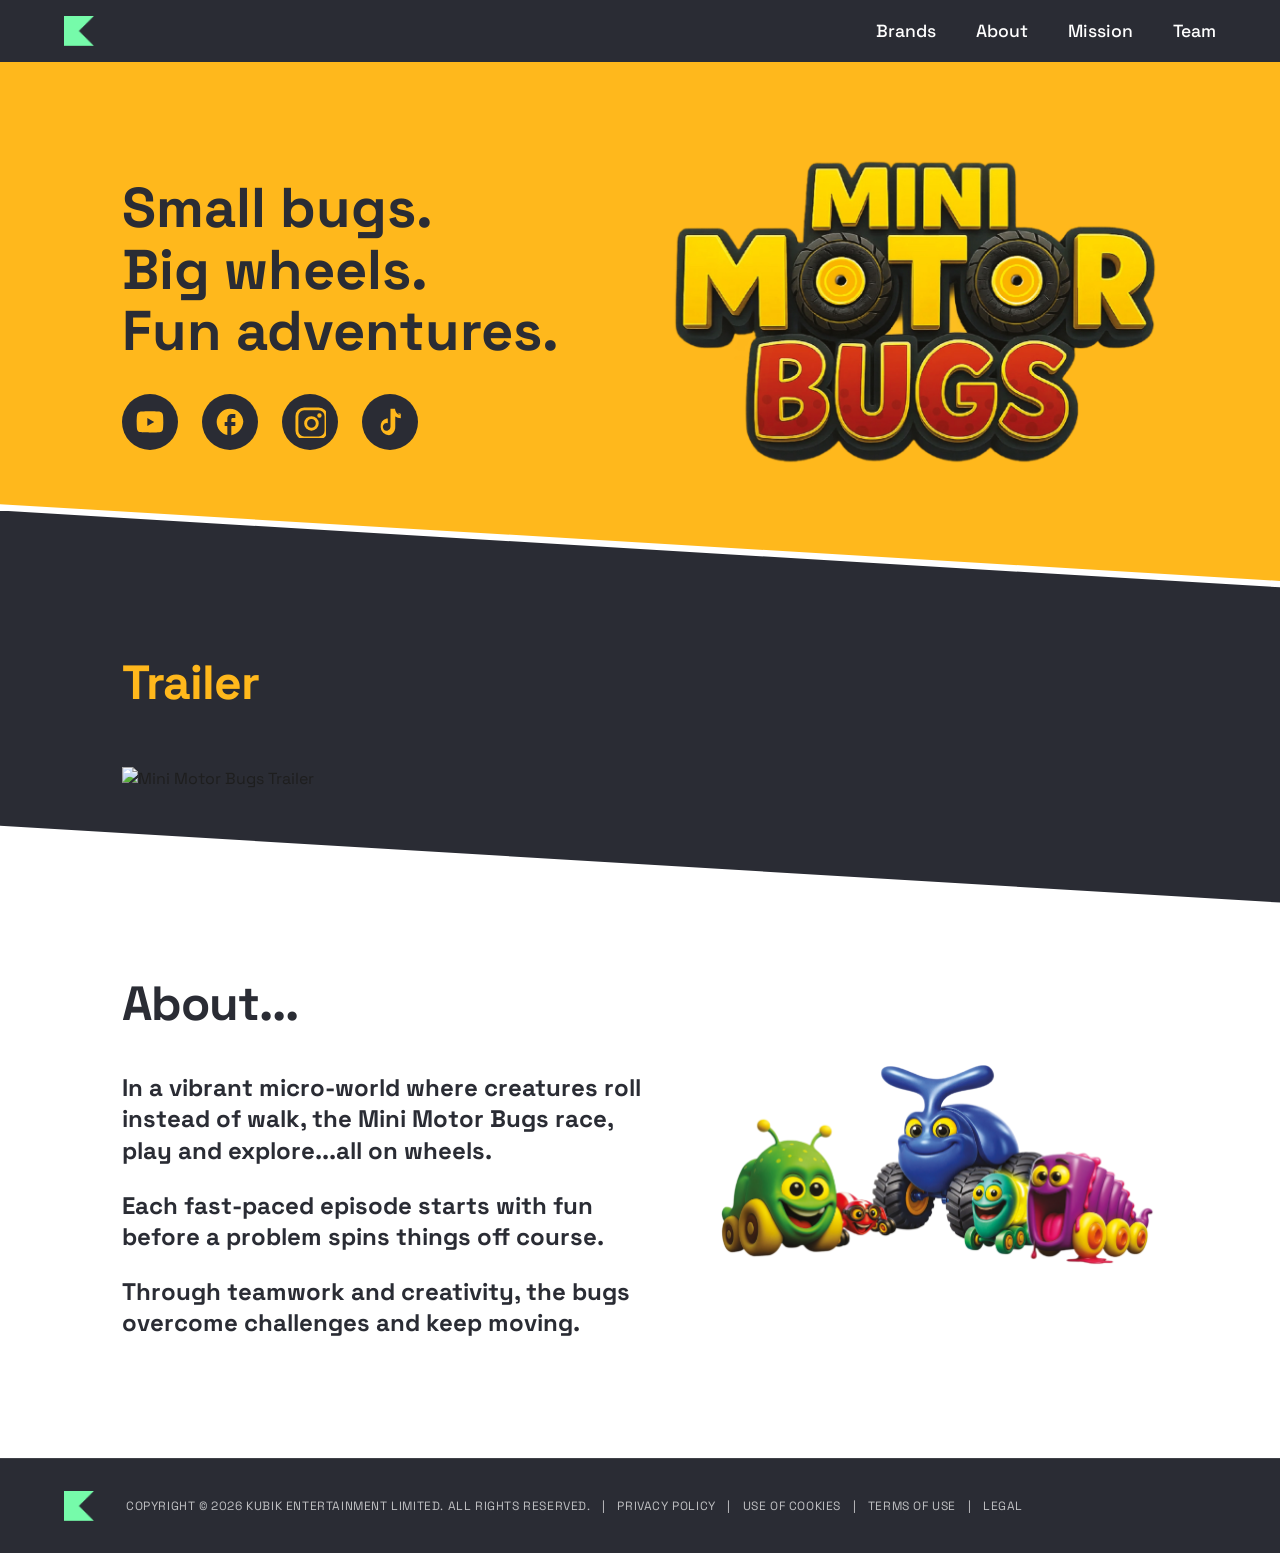
==== mini-motor-bugs.html @ cd1f1552 "Create Mini Motor Bugs landing page, setup GSAP image animations, layout styling" ====
<!DOCTYPE html>
<html lang="en">

<head>
    <meta charset="UTF-8">
    <meta name="viewport" content="width=device-width, initial-scale=1.0">
    <title>Mini Motor Bugs - Kubik Entertainment</title>
    <link rel="preconnect" href="https://fonts.googleapis.com">
    <link rel="preconnect" href="https://fonts.gstatic.com" crossorigin>
    <link href="https://fonts.googleapis.com/css2?family=Space+Grotesk:wght@400;500;600;700&display=swap"
        rel="stylesheet">
    <link rel="stylesheet" href="style.css">
</head>

<body>
    <!-- header from index.html -->
    <header class="header">
        <div class="logo-icon">
            <a href="index.html">
                <img src="kubik img/icon header and footer.png" alt="Kubik Icon">
            </a>
        </div>
        <nav class="nav">
            <a href="index.html#brands">Brands</a>
            <a href="index.html#about">About</a>
            <a href="index.html#mission">Mission</a>
            <a href="index.html#team">Team</a>
        </nav>
        <button class="mobile-menu-btn" aria-label="Toggle menu">
            <span></span>
            <span></span>
            <span></span>
        </button>
    </header>

    <!-- NEW SEC 1: IP Hero -->
    <section class="ip-hero">
        <div class="container ip-hero-grid">
            <div class="ip-hero-left">
                <h1>Small bugs. <br>Big wheels.<br>Fun adventures.</h1>
                <div class="ip-social-links">
                    <a href="#" class="social-icon">
                        <svg viewBox="0 0 24 24" fill="currentColor">
                            <path
                                d="M21.582 6.186c-.23-.86-.908-1.538-1.768-1.768C18.254 4 12 4 12 4s-6.254 0-7.814.418c-.86.23-1.538.908-1.768 1.768C2 7.746 2 12 2 12s0 4.254.418 5.814c.23.86.908 1.538 1.768 1.768C5.746 20 12 20 12 20s6.254 0 7.814-.418c.86-.23 1.538-.908 1.768-1.768C22 16.254 22 12 22 12s0-4.254-.418-5.814zM10 15V9l5.2 3L10 15z" />
                        </svg>
                    </a>
                    <a href="#" class="social-icon">
                        <svg viewBox="0 0 24 24" fill="currentColor">
                            <path
                                d="M22 12c0-5.52-4.48-10-10-10S2 6.48 2 12c0 4.84 3.44 8.87 8 9.8V15H8v-3h2V9.5C10 7.57 11.57 6 13.5 6H16v3h-2c-.55 0-1 .45-1 1v2h3v3h-3v6.95c5.05-1.11 9-5.53 9-10.95z" />
                        </svg>
                    </a>
                    <a href="#" class="social-icon">
                        <svg viewBox="0 0 22 22" fill="currentColor">
                            <rect x="2" y="2" width="20" height="20" rx="5" ry="5" fill="none" stroke="currentColor"
                                stroke-width="2"></rect>
                            <circle cx="12" cy="12" r="4" fill="none" stroke="currentColor" stroke-width="2"></circle>
                            <circle cx="17.5" cy="6.5" r="1.5" fill="currentColor"></circle>
                        </svg>
                    </a>
                    <a href="#" class="social-icon">
                        <svg viewBox="0 0 24 24" fill="currentColor">
                            <path
                                d="M19.59 6.69a4.83 4.83 0 0 1-3.77-4.25V2h-3.45v13.67a2.89 2.89 0 0 1-5.2 1.74 2.89 2.89 0 0 1 2.31-4.64 2.93 2.93 0 0 1 .88.13V9.4a6.84 6.84 0 0 0-1-.05A6.33 6.33 0 0 0 5 15.68a6.34 6.34 0 0 0 6.27 6.28A6.34 6.34 0 0 0 15.86 17c.06-.6.09-1.22.09-1.84V7.94a8.32 8.32 0 0 0 4.14 1.3V5.81a4.83 4.83 0 0 1-2.5-.94z" />
                        </svg>
                    </a>
                </div>
            </div>
            <div class="ip-hero-right">
                <img src="mini motor bugs/Mini Motor Bugs Logo.png" alt="Mini Motor Bugs Logo">
            </div>
        </div>
        <div class="ip-diagonal-bottom"></div>
    </section>

    <!-- NEW SEC 2: Trailer -->
    <section class="ip-trailer">
        <div class="container">
            <h2>Trailer</h2>
            <div class="trailer-image-wrapper">
                <img src="mini motor bugs/Miini Motor Bugs Img Trailer.png" alt="Mini Motor Bugs Trailer">
            </div>
        </div>
        <div class="ip-diagonal-bottom ip-trailer-diagonal"></div>
    </section>

    <!-- NEW SEC 3: About IP -->
    <section class="ip-about">
        <div class="container ip-about-grid">
            <div class="ip-about-left">
                <h2>About...</h2>
                <p>In a vibrant micro-world where creatures roll instead of walk, the Mini Motor Bugs race, play and
                    explore...all on wheels.</p>
                <p>Each fast-paced episode starts with fun before a problem spins things off course.</p>
                <p>Through teamwork and creativity, the bugs overcome challenges and keep moving.</p>
            </div>
            <div class="ip-about-right">
                <img src="mini motor bugs/img motor bugs About.png" alt="Mini Motor Bugs Characters">
            </div>
        </div>
    </section>

    <!-- footer from index.html -->
    <footer class="footer">
        <div class="container footer-content">
            <div class="footer-icon">
                <img src="kubik img/icon header and footer.png" alt="Kubik Icon">
            </div>
            <div class="footer-text">
                <p>COPYRIGHT &copy; 2026 KUBIK ENTERTAINMENT LIMITED. ALL RIGHTS RESERVED. <span
                        class="footer-pipe">|</span> <a href="#">PRIVACY POLICY</a> <span class="footer-pipe">|</span>
                    <a href="#">USE OF COOKIES</a> <span class="footer-pipe">|</span> <a href="#">TERMS OF USE</a> <span
                        class="footer-pipe">|</span> <a href="#">LEGAL</a>
                </p>
            </div>
        </div>
    </footer>

    <!-- Scripts from index.html -->
    <script src="https://unpkg.com/lenis@1.1.13/dist/lenis.min.js"></script>
    <script src="https://cdnjs.cloudflare.com/ajax/libs/gsap/3.12.2/gsap.min.js"></script>
    <script src="https://cdnjs.cloudflare.com/ajax/libs/gsap/3.12.2/ScrollTrigger.min.js"></script>
    <script>
        // Simple mobile menu toggle
        const mobileMenuBtn = document.querySelector('.mobile-menu-btn');
        const nav = document.querySelector('.nav');

        mobileMenuBtn.addEventListener('click', () => {
            nav.classList.toggle('active');
            mobileMenuBtn.classList.toggle('active');
        });

        // Close menu on link click
        document.querySelectorAll('.nav a').forEach(link => {
            link.addEventListener('click', () => {
                nav.classList.remove('active');
                mobileMenuBtn.classList.remove('active');
            });
        });

        // --- LENIS SMOOTH SCROLL ---
        const lenis = new Lenis({
            lerp: 0.15,
            wheelMultiplier: 1.8
        });

        // --- GSAP TEXT ANIMATIONS ---
        gsap.registerPlugin(ScrollTrigger);

        lenis.on('scroll', ScrollTrigger.update);
        gsap.ticker.add((time) => {
            lenis.raf(time * 1000);
        });
        gsap.ticker.lagSmoothing(0);

        const textElements = document.querySelectorAll('h1, h2, h3, h4, section p, label, .filter-label, .btn-outline, .submit-btn');

        textElements.forEach(text => {
            gsap.set(text, { autoAlpha: 0, y: 50 });
            gsap.to(text, {
                scrollTrigger: {
                    trigger: text,
                    start: 'top 85%',
                    toggleActions: 'play none none reverse'
                },
                y: 0,
                autoAlpha: 1,
                duration: 0.8,
                ease: 'power3.out'
            });
        });

        // Animate images
        const imageElements = document.querySelectorAll('section img');
        imageElements.forEach(img => {
            gsap.set(img, { autoAlpha: 0, y: 60, scale: 0.95 });
            gsap.to(img, {
                scrollTrigger: {
                    trigger: img,
                    start: 'top 80%',
                    toggleActions: 'play none none reverse'
                },
                y: 0,
                autoAlpha: 1,
                scale: 1,
                duration: 1,
                ease: 'power3.out'
            });
        });
    </script>
</body>

</html>
---- style.css ----
:root {
    --brand-green: #6BEA9D;
    --dark-charcoal: #2A2C34;
    --light-green: #D7F9E3;
    --text-white: #FFFFFF;
    --text-dark: #1E1E1E;
    --font-main: 'Space Grotesk', sans-serif;
}

* {
    margin: 0;
    padding: 0;
    box-sizing: border-box;
}

body {
    font-family: var(--font-main);
    color: var(--text-dark);
    line-height: 1.5;
    overflow-x: clip;
}

.container {
    width: 90%;
    max-width: 1200px;
    margin: 0 auto;
}

img {
    max-width: 100%;
    display: block;
}

a {
    text-decoration: none;
    color: inherit;
}

h2 {
    font-size: 3rem;
    font-weight: 700;
    margin-bottom: 2rem;
    letter-spacing: -0.02em;
}

/* Header */
.header {
    background-color: var(--dark-charcoal);
    display: flex;
    justify-content: space-between;
    align-items: center;
    padding: 1rem calc((100vw - min(90vw, 1200px)) / 2);
    position: sticky;
    top: 0;
    z-index: 100;
}

.logo-icon img {
    height: 30px;
}

.nav {
    display: flex;
    gap: 2.5rem;
}

.nav a {
    color: var(--text-white);
    font-weight: 500;
    font-size: 1.1rem;
    position: relative;
    transition: color 0.3s;
}

.nav a:hover {
    color: var(--brand-green);
}

.mobile-menu-btn {
    display: none;
    background: none;
    border: none;
    cursor: pointer;
    flex-direction: column;
    gap: 6px;
    z-index: 101;
}

.mobile-menu-btn span {
    width: 30px;
    height: 3px;
    background-color: var(--text-white);
    transition: 0.3s;
}

/* Hero */
.hero {
    background-color: var(--brand-green);
    background-image: url('kubik img/background sec 01.png');
    background-size: cover;
    background-position: center;
    background-repeat: no-repeat;
    padding: 8rem calc((100vw - min(90vw, 1200px)) / 2);
    display: flex;
    justify-content: end;
    align-items: center;
    min-height: 480px;
}

.hero-content {
    max-width: 500px;
    text-align: left;
}

.main-logo {
    width: 280px;
    margin-bottom: 2rem;
}

.hero-content h1 {
    font-size: 2.8rem;
    font-weight: 700;
    line-height: 1.2;
    color: var(--text-dark);
}

/* Showreel */
.showreel {
    background-color: var(--light-green);
    padding: 5rem 0 6rem;
}

.showreel h2 {
    color: var(--text-dark);
}

.video-container {
    border-radius: 20px;
    overflow: hidden;
    position: relative;
    box-shadow: 0 20px 40px rgba(0, 0, 0, 0.1);
}

/* About */
.about {
    background-color: var(--dark-charcoal);
    color: var(--text-white);
    padding: 6rem 0;
    position: relative;
    margin-top: -3vw;
    margin-bottom: -3vw;
    clip-path: polygon(0 4vw, 100% 0, 100% calc(100% - 4vw), 0 100%);
    z-index: 10;
}

.about h2 {
    margin-top: 2rem;
}

.about p {
    font-size: 1.15rem;
    font-weight: 400;
    line-height: 1.6;
    max-width: 100%;
    margin-bottom: 2rem;
}

/* Brands */
.brands {
    background-color: var(--text-white);
    padding: 8rem 0 5rem;
}

.filters {
    display: flex;
    align-items: center;
    flex-wrap: wrap;
    gap: 1rem;
    margin-bottom: 3rem;
}

.filter-label {
    font-weight: 700;
    font-size: 0.9rem;
    letter-spacing: 0.05em;
    margin-right: 0.5rem;
}

.filter-btn {
    background: none;
    border: 1px solid var(--text-dark);
    border-radius: 40px;
    padding: 0.5rem 1.5rem;
    font-family: var(--font-main);
    font-weight: 500;
    font-size: 0.9rem;
    cursor: pointer;
    transition: all 0.3s;
}

.filter-btn.active,
.filter-btn:hover {
    background-color: var(--dark-charcoal);
    color: var(--text-white);
    border-color: var(--dark-charcoal);
}

.brand-grid {
    display: grid;
    grid-template-columns: repeat(3, 1fr);
    gap: 2rem;
}

.brand-card {
    background-color: #B3FCD0;
    border-radius: 24px;
    overflow: hidden;
    display: flex;
    flex-direction: column;
    transition: transform 0.3s ease;
}

.brand-card:hover {
    transform: translateY(-5px);
}

.brand-card img {
    width: 100%;
    aspect-ratio: 1.4;
    object-fit: cover;
}

.brand-info {
    padding: 1.5rem;
    text-align: center;
    background-color: #B3FCD0;
}

.brand-info h3 {
    font-size: 1.5rem;
    font-weight: 700;
    margin-bottom: 1rem;
}

.btn-outline {
    display: inline-block;
    border: 1px solid var(--text-dark);
    border-radius: 30px;
    padding: 0.5rem 1.5rem;
    font-size: 0.85rem;
    font-weight: 600;
    letter-spacing: 0.05em;
    transition: all 0.3s;
}

.btn-outline:hover {
    background-color: var(--text-dark);
    color: var(--text-white);
}

/* Mission */
.mission {
    background-color: var(--brand-green);
    padding: 6rem 0;
    position: relative;
    margin-top: -3vw;
    margin-bottom: -3vw;
    clip-path: polygon(0 4vw, 100% 0, 100% calc(100% - 4vw), 0 100%);
    z-index: 10;
}

.mission p {
    font-size: 1.4rem;
    font-weight: 500;
    line-height: 1.5;
    max-width: 100%;
}

/* Team */
.team {
    padding: 5rem 0;
    background-color: var(--text-white);
}

.team-slider-wrapper {
    overflow: hidden;
    width: 90%;
    margin: 0 auto;
}

.team-grid {
    display: flex;
    transition: transform 0.5s ease-in-out;
}

.team-member {
    text-align: center;
    flex: 0 0 100%;
    padding: 0 1.5rem;
}

@media (min-width: 768px) {
    .team-member {
        flex: 0 0 50%;
    }
}

@media (min-width: 1024px) {
    .team-member {
        flex: 0 0 33.3333%;
    }
}

.team-member img {
    width: 180px;
    height: 180px;
    border-radius: 50%;
    object-fit: cover;
    margin: 0 auto 1.5rem;
    filter: grayscale(100%);
}

.team-member h3 {
    font-size: 1.5rem;
    font-weight: 700;
    margin-bottom: 0.5rem;
}

.team-member h4 {
    font-size: 0.9rem;
    font-weight: 600;
    letter-spacing: 0.1em;
    color: #666;
    margin-bottom: 1rem;
}

.team-member p {
    font-size: 0.95rem;
    line-height: 1.6;
    color: #444;
}

.team-arrow {
    position: absolute;
    top: 50%;
    transform: translateY(-50%);
    cursor: pointer;
    z-index: 10;
}

.team-arrow-prev {
    left: 0;
}

.team-arrow-next {
    right: 0;
}

/* Contact */
.contact {
    display: flex;
    background-color: var(--dark-charcoal);
    color: var(--text-white);
}

.contact-left {
    flex: 1;
    background-color: var(--brand-green);
    background-image: url('kubik img/contact background.png');
    background-size: cover;
    background-position: center;
    position: relative;
    padding: 8rem 5% 8rem calc((100vw - min(90vw, 1200px)) / 2);
    display: flex;
    align-items: center;
    justify-content: center;
    clip-path: polygon(0 0, 100% 0, 85% 100%, 0% 100%);
    margin-right: -15%;
    z-index: 2;
}

.contact-left-content {
    max-width: 400px;
    padding-right: 4rem;
}

.contact-left h2 {
    color: var(--text-dark);
    font-size: 4rem;
    line-height: 0.9;
    font-weight: 800;
    margin-bottom: 4rem;
}

.disclaimer {
    color: var(--text-dark);
    font-size: 0.8rem;
    opacity: 0.8;
}

.disclaimer a {
    text-decoration: underline;
}

.contact-right {
    flex: 1;
    padding: 6rem calc((100vw - min(90vw, 1200px)) / 2) 6rem 15%;
    display: flex;
    align-items: center;
    z-index: 1;
}

.contact-form {
    width: 100%;
    max-width: 450px;
}

.form-group {
    margin-bottom: 2rem;
}

.form-group label {
    display: block;
    font-size: 0.85rem;
    font-weight: 700;
    margin-bottom: 0.5rem;
    letter-spacing: 0.05em;
}

.form-group input,
.form-group textarea {
    width: 100%;
    background: transparent;
    border: none;
    border-bottom: 1px solid rgba(255, 255, 255, 0.3);
    color: var(--text-white);
    font-family: var(--font-main);
    font-size: 1rem;
    padding: 0.5rem 0;
    transition: border-color 0.3s;
}

.form-group input:focus,
.form-group textarea:focus {
    outline: none;
    border-bottom-color: var(--brand-green);
}

.submit-btn {
    background: none;
    border: none;
    color: var(--text-white);
    font-family: var(--font-main);
    font-size: 1rem;
    font-weight: 600;
    cursor: pointer;
    display: flex;
    align-items: center;
    justify-content: flex-end;
    width: 100%;
    margin-top: 1rem;
    transition: color 0.3s;
}

.submit-btn:hover {
    color: var(--brand-green);
}

/* Footer */
.footer {
    background-color: var(--dark-charcoal);
    color: var(--text-white);
    padding: 2rem 0;
    border-top: 1px solid rgba(255, 255, 255, 0.1);
}

.footer-content {
    display: flex;
    align-items: center;
}

.footer-icon {
    margin-right: 2rem;
}

.footer-icon img {
    height: 30px;
}

.footer-text p {
    font-size: 0.75rem;
    color: rgba(255, 255, 255, 0.7);
    letter-spacing: 0.05em;
}

.footer-text a {
    transition: color 0.3s;
}

.footer-text a:hover {
    color: var(--brand-green);
}

.footer-pipe {
    margin: 0 0.5rem;
}

/* Responsive Variables */
@media (max-width: 1024px) {
    .contact-left {
        clip-path: polygon(0 0, 100% 0, 90% 100%, 0% 100%);
        margin-right: -10%;
    }

    .contact-left-content {
        padding-right: 2rem;
    }

    .contact-right {
        padding-left: 12%;
    }

    .brand-grid {
        grid-template-columns: repeat(2, 1fr);
    }

    h2 {
        font-size: 2.5rem;
    }

    .team-grid {
        gap: 1.5rem;
    }
}

@media (max-width: 768px) {
    .nav {
        position: fixed;
        top: 60px;
        left: 0;
        width: 100%;
        background-color: var(--dark-charcoal);
        flex-direction: column;
        align-items: center;
        padding: 2rem 0;
        clip-path: circle(0 at top right);
        transition: clip-path 0.4s ease-out;
    }

    .nav.active {
        clip-path: circle(150% at top right);
    }

    .mobile-menu-btn {
        display: flex;
    }

    .mobile-menu-btn.active span:nth-child(1) {
        transform: translateY(9px) rotate(45deg);
    }

    .mobile-menu-btn.active span:nth-child(2) {
        opacity: 0;
    }

    .mobile-menu-btn.active span:nth-child(3) {
        transform: translateY(-9px) rotate(-45deg);
    }

    .hero {
        justify-content: end;
        padding: 6rem 5%;
        text-align: center;
    }

    .hero-content {
        display: flex;
        flex-direction: column;
        align-items: center;
    }

    .about {
        clip-path: polygon(0 2vw, 100% 0, 100% calc(100% - 2vw), 0 100%);
        padding: 4rem 0;
    }

    .mission {
        clip-path: polygon(0 2vw, 100% 0, 100% calc(100% - 2vw), 0 100%);
        padding: 4rem 0;
    }

    .brand-grid {
        grid-template-columns: 1fr;
    }

    .team-grid {
        grid-template-columns: 1fr;
        gap: 3rem;
    }

    .team-arrow {
        display: none;
    }

    .contact {
        flex-direction: column;
    }

    .contact-left {
        clip-path: none;
        margin-right: 0;
        padding: 4rem 5%;
        justify-content: center;
    }

    .contact-left-content {
        padding-right: 0;
        text-align: center;
    }

    .contact-right {
        padding: 4rem 5%;
    }

    .footer-content {
        flex-direction: column;
        text-align: center;
        gap: 1.5rem;
    }

    .footer-icon {
        margin-right: 0;
    }

    .footer-pipe {
        display: none;
    }

    .footer-text a {
        display: block;
        margin-top: 0.5rem;
    }
}

/* ==========================================================================
   IP Inner Page (Mini Motor Bugs)
   ========================================================================== */

.ip-hero {
    background-color: #FFB81C;
    padding: 6rem calc((100vw - min(90vw, 1200px)) / 2) 7rem;
    position: relative;
    clip-path: polygon(0 0, 100% 0, 100% 100%, 0 calc(100% - 6vw));
    margin-bottom: -5.5vw;
    z-index: 10;
}

.ip-hero-grid {
    display: grid;
    grid-template-columns: 1fr 1fr;
    gap: 4rem;
    align-items: center;
}

.ip-hero-left h1 {
    font-size: 3.5rem;
    font-weight: 700;
    line-height: 1.1;
    color: var(--dark-charcoal);
    margin-bottom: 2rem;
}

.ip-social-links {
    display: flex;
    gap: 1.5rem;
}

.social-icon {
    width: 3.5rem;
    height: 3.5rem;
    border-radius: 50%;
    background-color: var(--dark-charcoal);
    color: #FFB81C;
    display: flex;
    align-items: center;
    justify-content: center;
    text-decoration: none;
    transition: transform 0.3s;
}

.social-icon svg {
    width: 2rem;
    height: 2rem;
}

.social-icon:hover {
    transform: scale(1.1);
}

.ip-hero-right img {
    max-width: 100%;
    height: auto;
}

.ip-trailer {
    background-color: var(--dark-charcoal);
    padding: 8.5rem calc((100vw - min(90vw, 1200px)) / 2) 7rem;
    position: relative;
    clip-path: polygon(0 0, 100% 6vw, 100% 100%, 0 calc(100% - 6vw));
    margin-bottom: -5.5vw;
    z-index: 9;
}

.ip-trailer h2 {
    color: #FFB81C;
    font-size: 3rem;
    margin-bottom: 3rem;
    font-weight: 700;
}

.trailer-image-wrapper img {
    width: 100%;
    height: auto;
    display: block;
}

.ip-about {
    background-color: var(--text-white);
    padding: 8.5rem calc((100vw - min(90vw, 1200px)) / 2) 6rem;
    position: relative;
    clip-path: polygon(0 0, 100% 6vw, 100% 100%, 0 100%);
    z-index: 8;
}

.ip-about-grid {
    display: grid;
    grid-template-columns: 1.2fr 1fr;
    gap: 4rem;
    align-items: center;
}

.ip-about-left h2 {
    font-size: 3rem;
    color: var(--dark-charcoal);
    margin-bottom: 2rem;
    font-weight: 700;
}

.ip-about-left p {
    font-size: 1.5rem;
    color: var(--dark-charcoal);
    font-weight: 700;
    margin-bottom: 1.5rem;
    line-height: 1.3;
}

.ip-about-right img {
    width: 100%;
    height: auto;
}

/* Response Media Queries for IP Template */
@media (max-width: 900px) {
    .ip-hero {
        clip-path: polygon(0 0, 100% 0, 100% 100%, 0 calc(100% - 3vw));
    }
    .ip-trailer {
        clip-path: polygon(0 0, 100% 3vw, 100% 100%, 0 calc(100% - 3vw));
    }
    .ip-about {
        clip-path: polygon(0 0, 100% 3vw, 100% 100%, 0 100%);
    }

    .ip-hero-grid, .ip-about-grid {
        grid-template-columns: 1fr;
        text-align: center;
    }
    
    .ip-social-links {
        justify-content: center;
    }
    
    .ip-hero-left h1 {
        font-size: 2.5rem;
    }

    .ip-hero, .ip-trailer, .ip-about {
        padding-top: 4rem;
        padding-bottom: 6rem;
    }
}
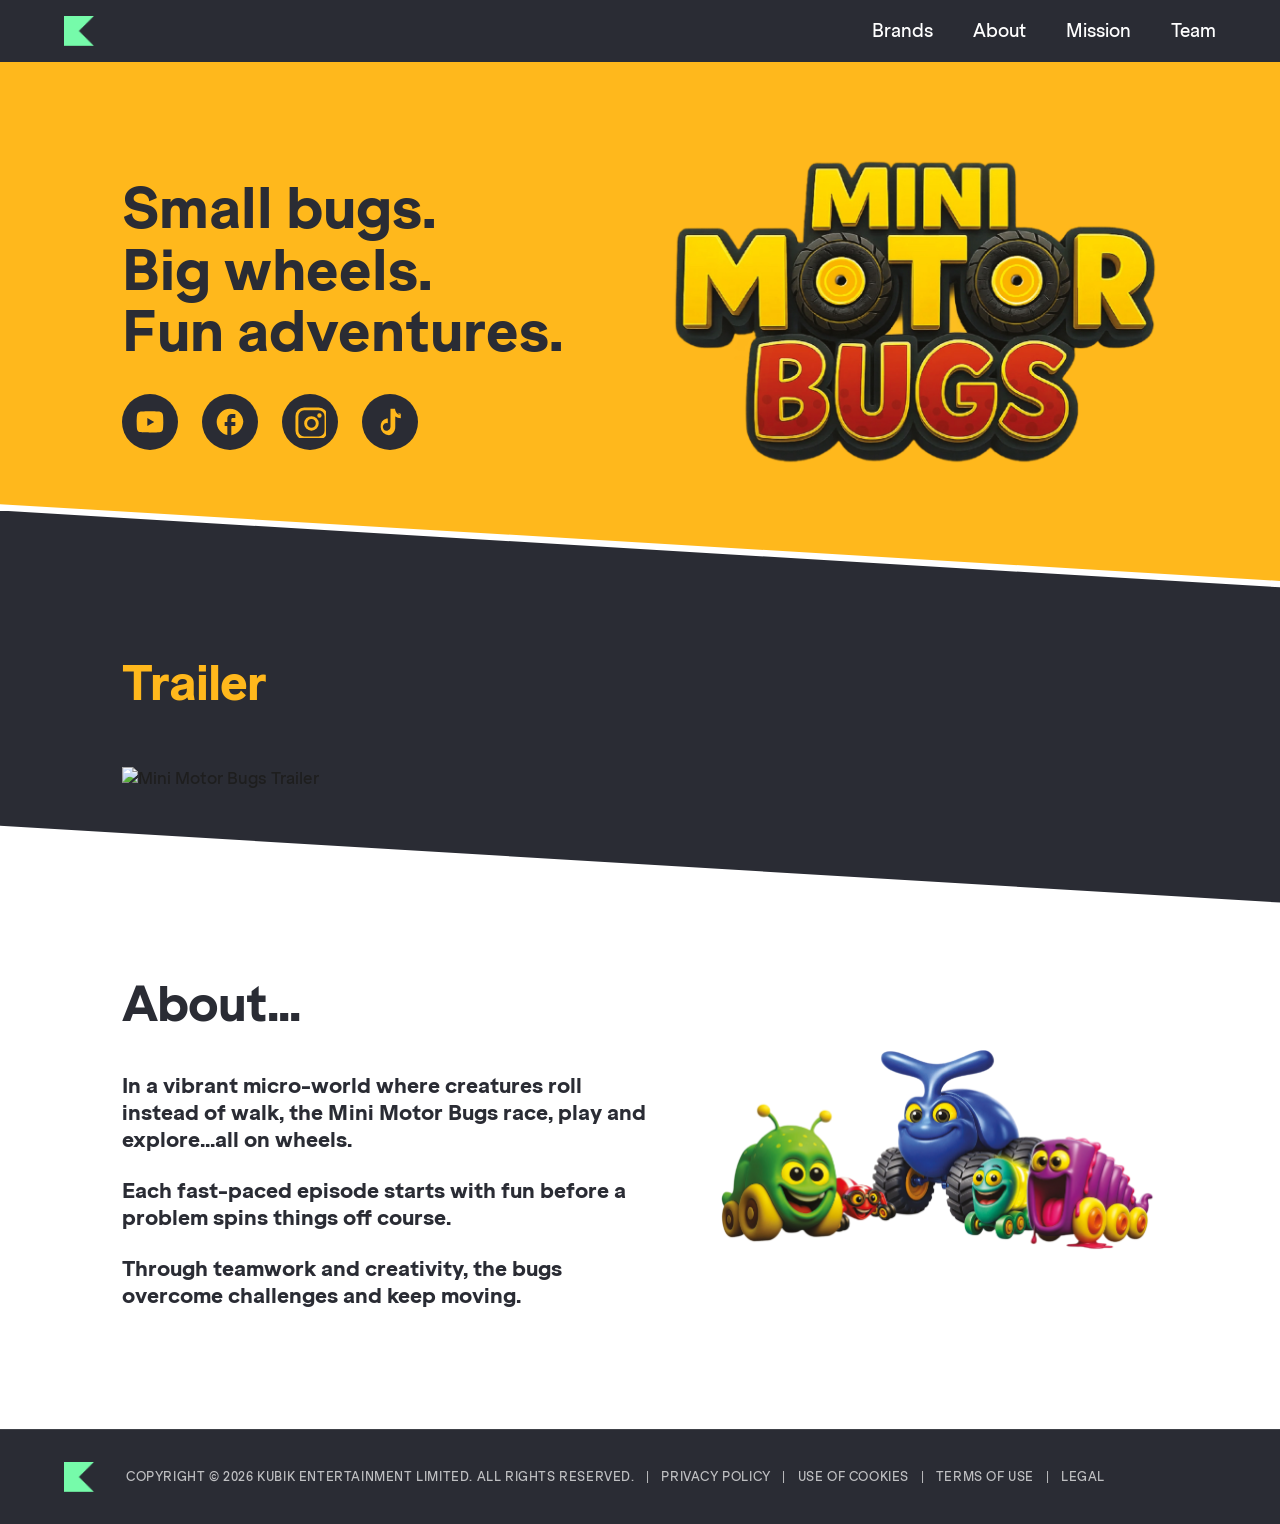
==== commit c63df751: "Update font to ESKlarheitGrotesk and add Privacy Policy page - Add ESKlarheitGrotesk font files and " ====
--- a/mini-motor-bugs.html
+++ b/mini-motor-bugs.html
@@ -5,10 +5,6 @@
     <meta charset="UTF-8">
     <meta name="viewport" content="width=device-width, initial-scale=1.0">
     <title>Mini Motor Bugs - Kubik Entertainment</title>
-    <link rel="preconnect" href="https://fonts.googleapis.com">
-    <link rel="preconnect" href="https://fonts.gstatic.com" crossorigin>
-    <link href="https://fonts.googleapis.com/css2?family=Space+Grotesk:wght@400;500;600;700&display=swap"
-        rel="stylesheet">
     <link rel="stylesheet" href="style.css">
 </head>
 
@@ -109,8 +105,8 @@
             </div>
             <div class="footer-text">
                 <p>COPYRIGHT &copy; 2026 KUBIK ENTERTAINMENT LIMITED. ALL RIGHTS RESERVED. <span
-                        class="footer-pipe">|</span> <a href="#">PRIVACY POLICY</a> <span class="footer-pipe">|</span>
-                    <a href="#">USE OF COOKIES</a> <span class="footer-pipe">|</span> <a href="#">TERMS OF USE</a> <span
+                        class="footer-pipe">|</span> <a href="privacy-policy.html">PRIVACY POLICY</a> <span class="footer-pipe">|</span>
+                    <a href="privacy-policy.html#cookie-policy">USE OF COOKIES</a> <span class="footer-pipe">|</span> <a href="privacy-policy.html#terms-of-use">TERMS OF USE</a> <span
                         class="footer-pipe">|</span> <a href="#">LEGAL</a>
                 </p>
             </div>
--- a/style.css
+++ b/style.css
@@ -1,10 +1,24 @@
+@font-face {
+    font-family: 'ESKlarheitGrotesk';
+    src: url('ESKlarheithGrotesk font/ESKlarheitGrotesk-Md.ttf') format('truetype');
+    font-weight: 400;
+    font-style: normal;
+}
+
+@font-face {
+    font-family: 'ESKlarheitGrotesk';
+    src: url('ESKlarheithGrotesk font/ESKlarheitGrotesk-Xbd.ttf') format('truetype');
+    font-weight: 700;
+    font-style: normal;
+}
+
 :root {
     --brand-green: #6BEA9D;
     --dark-charcoal: #2A2C34;
     --light-green: #D7F9E3;
     --text-white: #FFFFFF;
     --text-dark: #1E1E1E;
-    --font-main: 'Space Grotesk', sans-serif;
+    --font-main: 'ESKlarheitGrotesk', sans-serif;
 }
 
 * {
@@ -108,17 +122,17 @@
 }
 
 .hero-content {
-    max-width: 500px;
+    max-width: 630px;
     text-align: left;
 }
 
 .main-logo {
-    width: 280px;
+    width: 330px;
     margin-bottom: 2rem;
 }
 
 .hero-content h1 {
-    font-size: 2.8rem;
+    font-size: 2.6rem;
     font-weight: 700;
     line-height: 1.2;
     color: var(--text-dark);
@@ -218,16 +232,40 @@
     display: flex;
     flex-direction: column;
     transition: transform 0.3s ease;
+    position: relative;
 }
 
 .brand-card:hover {
     transform: translateY(-5px);
 }
 
-.brand-card img {
+.brand-image-wrapper {
+    position: relative;
     width: 100%;
-    aspect-ratio: 1.4;
+}
+
+.brand-image-wrapper .brand-bg {
+    width: 100%;
+    aspect-ratio: 1.1;
     object-fit: cover;
+    max-height: 300px;
+    display: block;
+}
+
+.brand-image-wrapper .brand-logo-floating {
+    position: absolute;
+    bottom: -20px;
+    left: 50%;
+    transform: translateX(-50%);
+    width: 75%;
+    max-width: 250px;
+    z-index: 10;
+    transition: transform 0.3s ease;
+    filter: drop-shadow(0 15px 15px rgba(0, 0, 0, 0.4));
+}
+
+.brand-card:hover .brand-logo-floating {
+    transform: translate(-50%, -10px) scale(1.05);
 }
 
 .brand-info {
@@ -290,24 +328,32 @@
 
 .team-grid {
     display: flex;
+    position: relative;
     transition: transform 0.5s ease-in-out;
 }
 
 .team-member {
     text-align: center;
     flex: 0 0 100%;
+    width: 100%;
+    min-width: 100%;
+    flex-shrink: 0;
     padding: 0 1.5rem;
 }
 
 @media (min-width: 768px) {
     .team-member {
         flex: 0 0 50%;
+        width: 50%;
+        min-width: 50%;
     }
 }
 
 @media (min-width: 1024px) {
     .team-member {
         flex: 0 0 33.3333%;
+        width: 33.3333%;
+        min-width: 33.3333%;
     }
 }
 
@@ -386,7 +432,7 @@
 
 .contact-left h2 {
     color: var(--text-dark);
-    font-size: 4rem;
+    font-size: 2.7rem;
     line-height: 0.9;
     font-weight: 800;
     margin-bottom: 4rem;
@@ -503,6 +549,25 @@
 
 .footer-pipe {
     margin: 0 0.5rem;
+}
+
+/* Responsive Brands movil*/
+@media (max-width: 768px) {
+    .filter-category {
+        width: 100%;
+    }
+
+    #brands .filters button:last-child {
+        width: 100%;
+    }
+
+    #brands .filter-btn.active {
+        width: 50%;
+    }
+
+    .brand-card {
+        margin: 0px 30px;
+    }
 }
 
 /* Responsive Variables */
@@ -593,14 +658,6 @@
         grid-template-columns: 1fr;
     }
 
-    .team-grid {
-        grid-template-columns: 1fr;
-        gap: 3rem;
-    }
-
-    .team-arrow {
-        display: none;
-    }
 
     .contact {
         flex-direction: column;
@@ -616,6 +673,11 @@
     .contact-left-content {
         padding-right: 0;
         text-align: center;
+    }
+
+    .contact-left-content h2 {
+        padding: 20px;
+        margin-top: 4rem;
     }
 
     .contact-right {
@@ -747,7 +809,7 @@
 }
 
 .ip-about-left p {
-    font-size: 1.5rem;
+    font-size: 1.3rem;
     color: var(--dark-charcoal);
     font-weight: 700;
     margin-bottom: 1.5rem;
@@ -764,27 +826,32 @@
     .ip-hero {
         clip-path: polygon(0 0, 100% 0, 100% 100%, 0 calc(100% - 3vw));
     }
+
     .ip-trailer {
         clip-path: polygon(0 0, 100% 3vw, 100% 100%, 0 calc(100% - 3vw));
     }
+
     .ip-about {
         clip-path: polygon(0 0, 100% 3vw, 100% 100%, 0 100%);
     }
 
-    .ip-hero-grid, .ip-about-grid {
+    .ip-hero-grid,
+    .ip-about-grid {
         grid-template-columns: 1fr;
         text-align: center;
     }
-    
+
     .ip-social-links {
         justify-content: center;
     }
-    
+
     .ip-hero-left h1 {
         font-size: 2.5rem;
     }
 
-    .ip-hero, .ip-trailer, .ip-about {
+    .ip-hero,
+    .ip-trailer,
+    .ip-about {
         padding-top: 4rem;
         padding-bottom: 6rem;
     }
